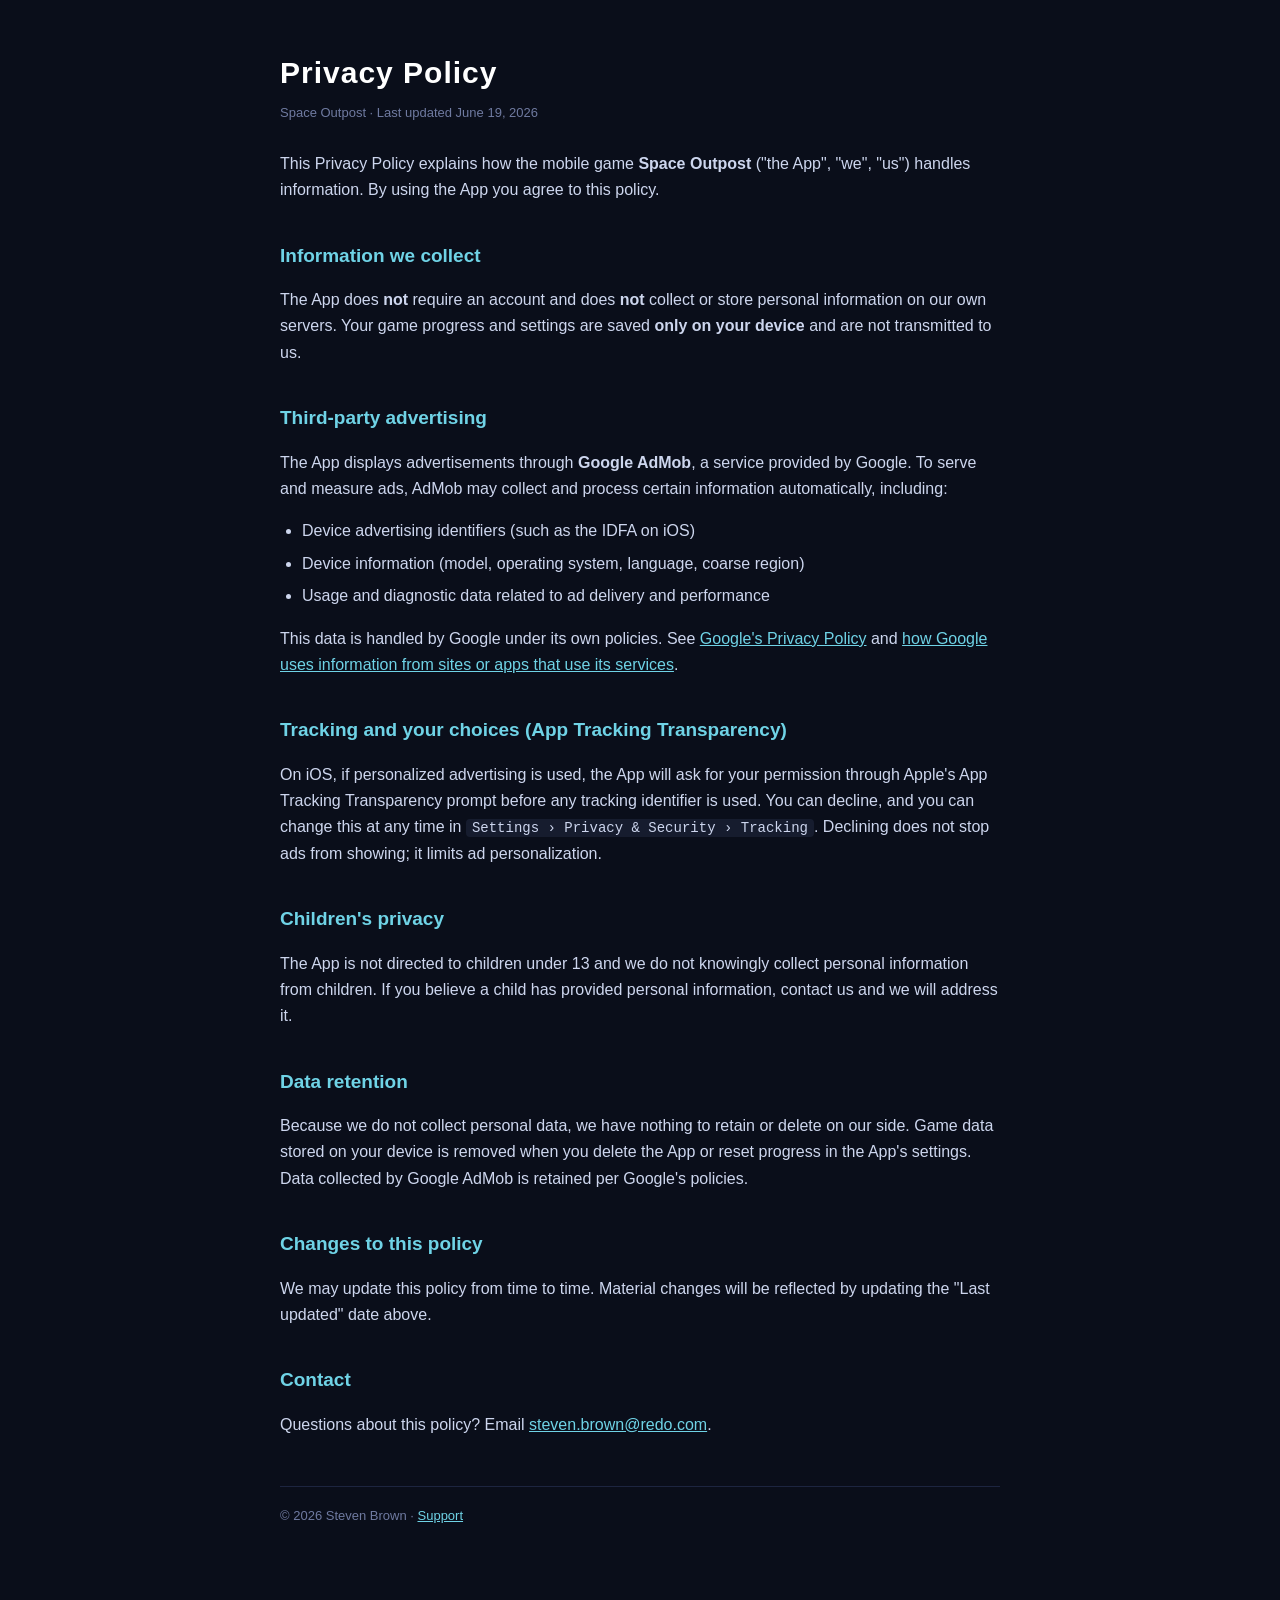
==== space-outpost/privacy.html @ 010e3039 "Add Space Outpost privacy policy, support, and landing pages Co-Authored-By: Claude Opus 4.8 (1M con" ====
<!DOCTYPE html>
<html lang="en">
<head>
<meta charset="utf-8">
<meta name="viewport" content="width=device-width, initial-scale=1">
<title>Privacy Policy — Space Outpost</title>
<style>
  :root { color-scheme: dark; }
  body {
    margin: 0; padding: 0;
    background: #0a0e1a; color: #cdd6ee;
    font: 16px/1.65 -apple-system, BlinkMacSystemFont, "Segoe UI", Roboto, Helvetica, Arial, sans-serif;
  }
  .wrap { max-width: 720px; margin: 0 auto; padding: 48px 22px 80px; }
  h1 { color: #fff; font-size: 30px; letter-spacing: 1px; margin: 0 0 4px; }
  h2 { color: #6fd3e6; font-size: 19px; margin: 36px 0 8px; }
  .meta { color: #6f7aa0; font-size: 13px; margin-bottom: 28px; }
  a { color: #6fd3e6; }
  ul { padding-left: 22px; }
  li { margin: 6px 0; }
  code { background: #161c2e; padding: 1px 6px; border-radius: 4px; font-size: 14px; }
  .foot { margin-top: 48px; color: #6f7aa0; font-size: 13px; border-top: 1px solid #1d2540; padding-top: 18px; }
</style>
</head>
<body>
<div class="wrap">
  <h1>Privacy Policy</h1>
  <div class="meta">Space Outpost &middot; Last updated June 19, 2026</div>

  <p>This Privacy Policy explains how the mobile game <strong>Space Outpost</strong>
  ("the App", "we", "us") handles information. By using the App you agree to this policy.</p>

  <h2>Information we collect</h2>
  <p>The App does <strong>not</strong> require an account and does <strong>not</strong>
  collect or store personal information on our own servers. Your game progress and
  settings are saved <strong>only on your device</strong> and are not transmitted to us.</p>

  <h2>Third-party advertising</h2>
  <p>The App displays advertisements through <strong>Google AdMob</strong>, a service
  provided by Google. To serve and measure ads, AdMob may collect and process certain
  information automatically, including:</p>
  <ul>
    <li>Device advertising identifiers (such as the IDFA on iOS)</li>
    <li>Device information (model, operating system, language, coarse region)</li>
    <li>Usage and diagnostic data related to ad delivery and performance</li>
  </ul>
  <p>This data is handled by Google under its own policies. See
  <a href="https://policies.google.com/privacy" target="_blank" rel="noopener">Google's Privacy Policy</a>
  and
  <a href="https://support.google.com/admob/answer/6128543" target="_blank" rel="noopener">how Google uses information from sites or apps that use its services</a>.</p>

  <h2>Tracking and your choices (App Tracking Transparency)</h2>
  <p>On iOS, if personalized advertising is used, the App will ask for your permission
  through Apple's App Tracking Transparency prompt before any tracking identifier is
  used. You can decline, and you can change this at any time in
  <code>Settings &rsaquo; Privacy &amp; Security &rsaquo; Tracking</code>. Declining does
  not stop ads from showing; it limits ad personalization.</p>

  <h2>Children's privacy</h2>
  <p>The App is not directed to children under 13 and we do not knowingly collect
  personal information from children. If you believe a child has provided personal
  information, contact us and we will address it.</p>

  <h2>Data retention</h2>
  <p>Because we do not collect personal data, we have nothing to retain or delete on our
  side. Game data stored on your device is removed when you delete the App or reset
  progress in the App's settings. Data collected by Google AdMob is retained per Google's
  policies.</p>

  <h2>Changes to this policy</h2>
  <p>We may update this policy from time to time. Material changes will be reflected by
  updating the "Last updated" date above.</p>

  <h2>Contact</h2>
  <p>Questions about this policy? Email
  <a href="mailto:steven.brown@redo.com">steven.brown@redo.com</a>.</p>

  <div class="foot">
    &copy; 2026 Steven Brown &middot;
    <a href="support.html">Support</a>
  </div>
</div>
</body>
</html>
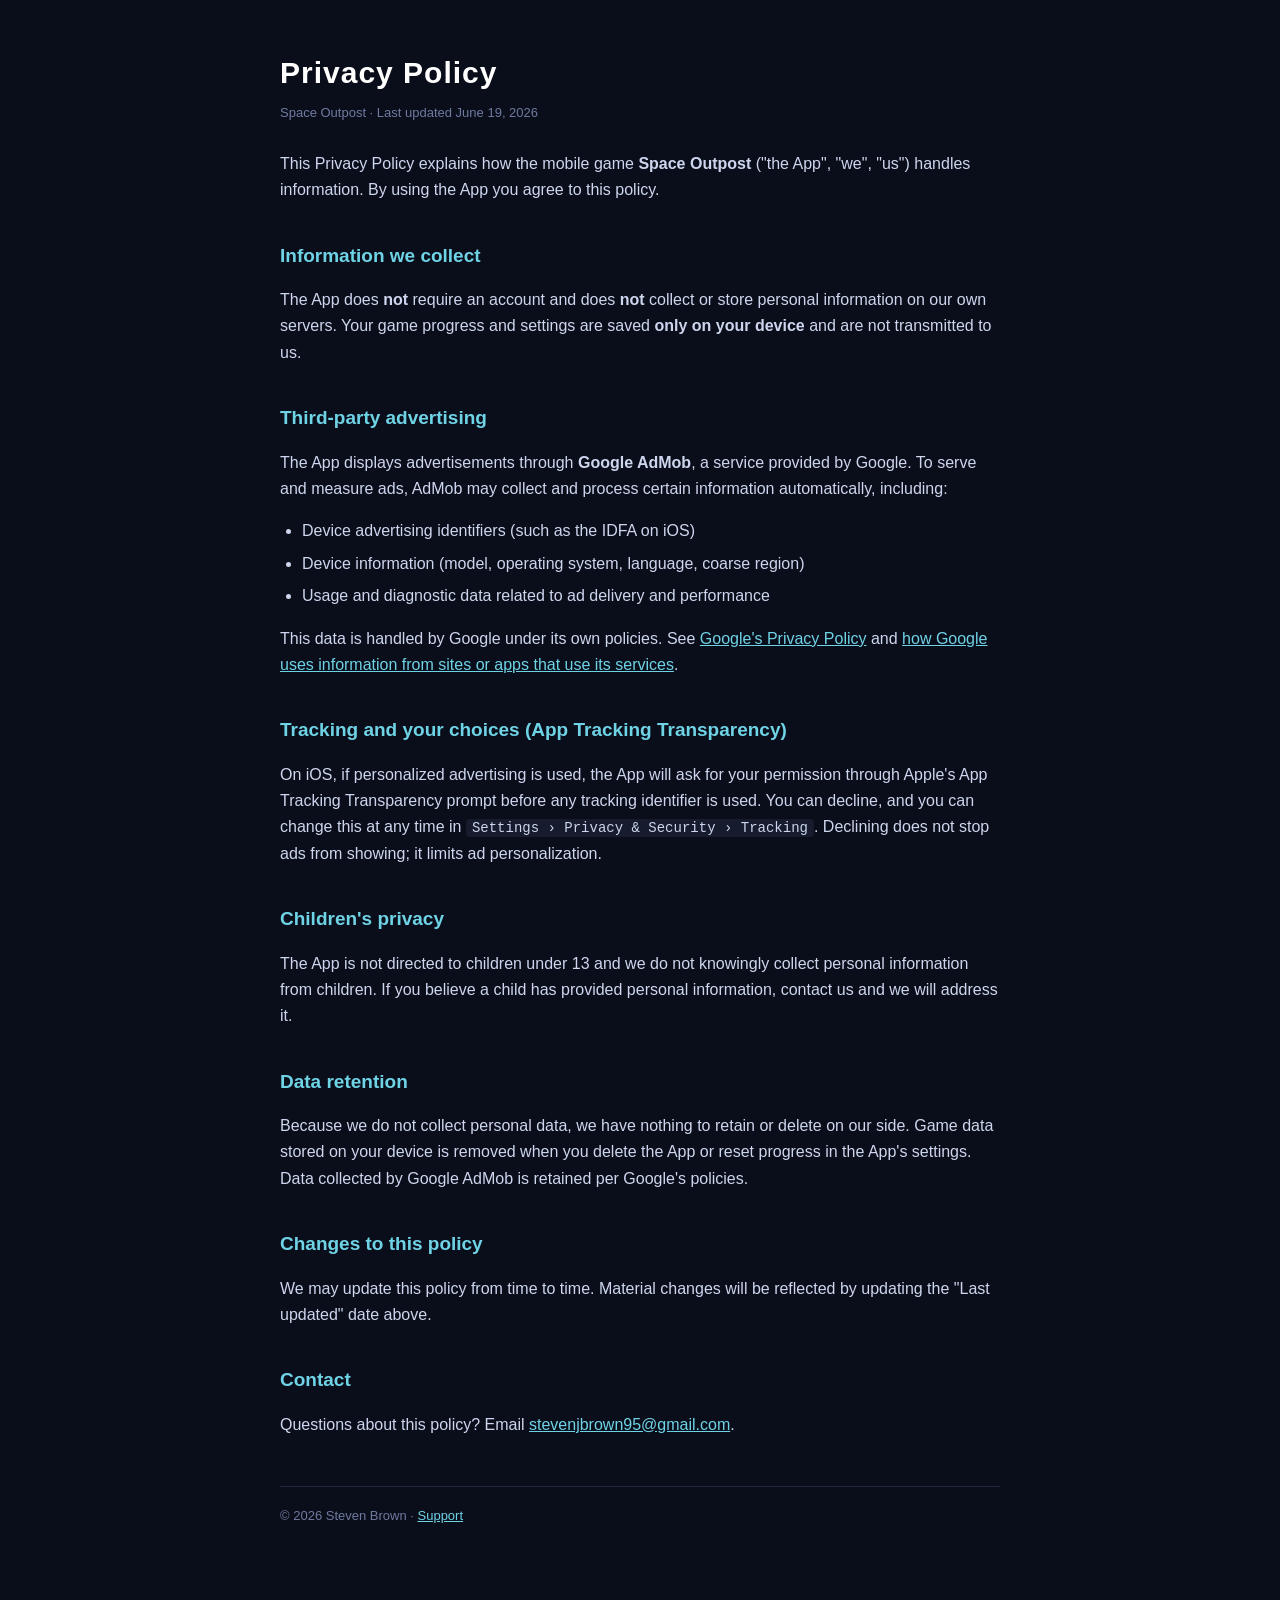
==== commit dc73e741: "Update Space Outpost support contact email Co-Authored-By: Claude Opus 4.8 (1M context) <noreply@ant" ====
--- a/space-outpost/privacy.html
+++ b/space-outpost/privacy.html
@@ -73,7 +73,7 @@
 
   <h2>Contact</h2>
   <p>Questions about this policy? Email
-  <a href="mailto:steven.brown@redo.com">steven.brown@redo.com</a>.</p>
+  <a href="mailto:stevenjbrown95@gmail.com">stevenjbrown95@gmail.com</a>.</p>
 
   <div class="foot">
     &copy; 2026 Steven Brown &middot;
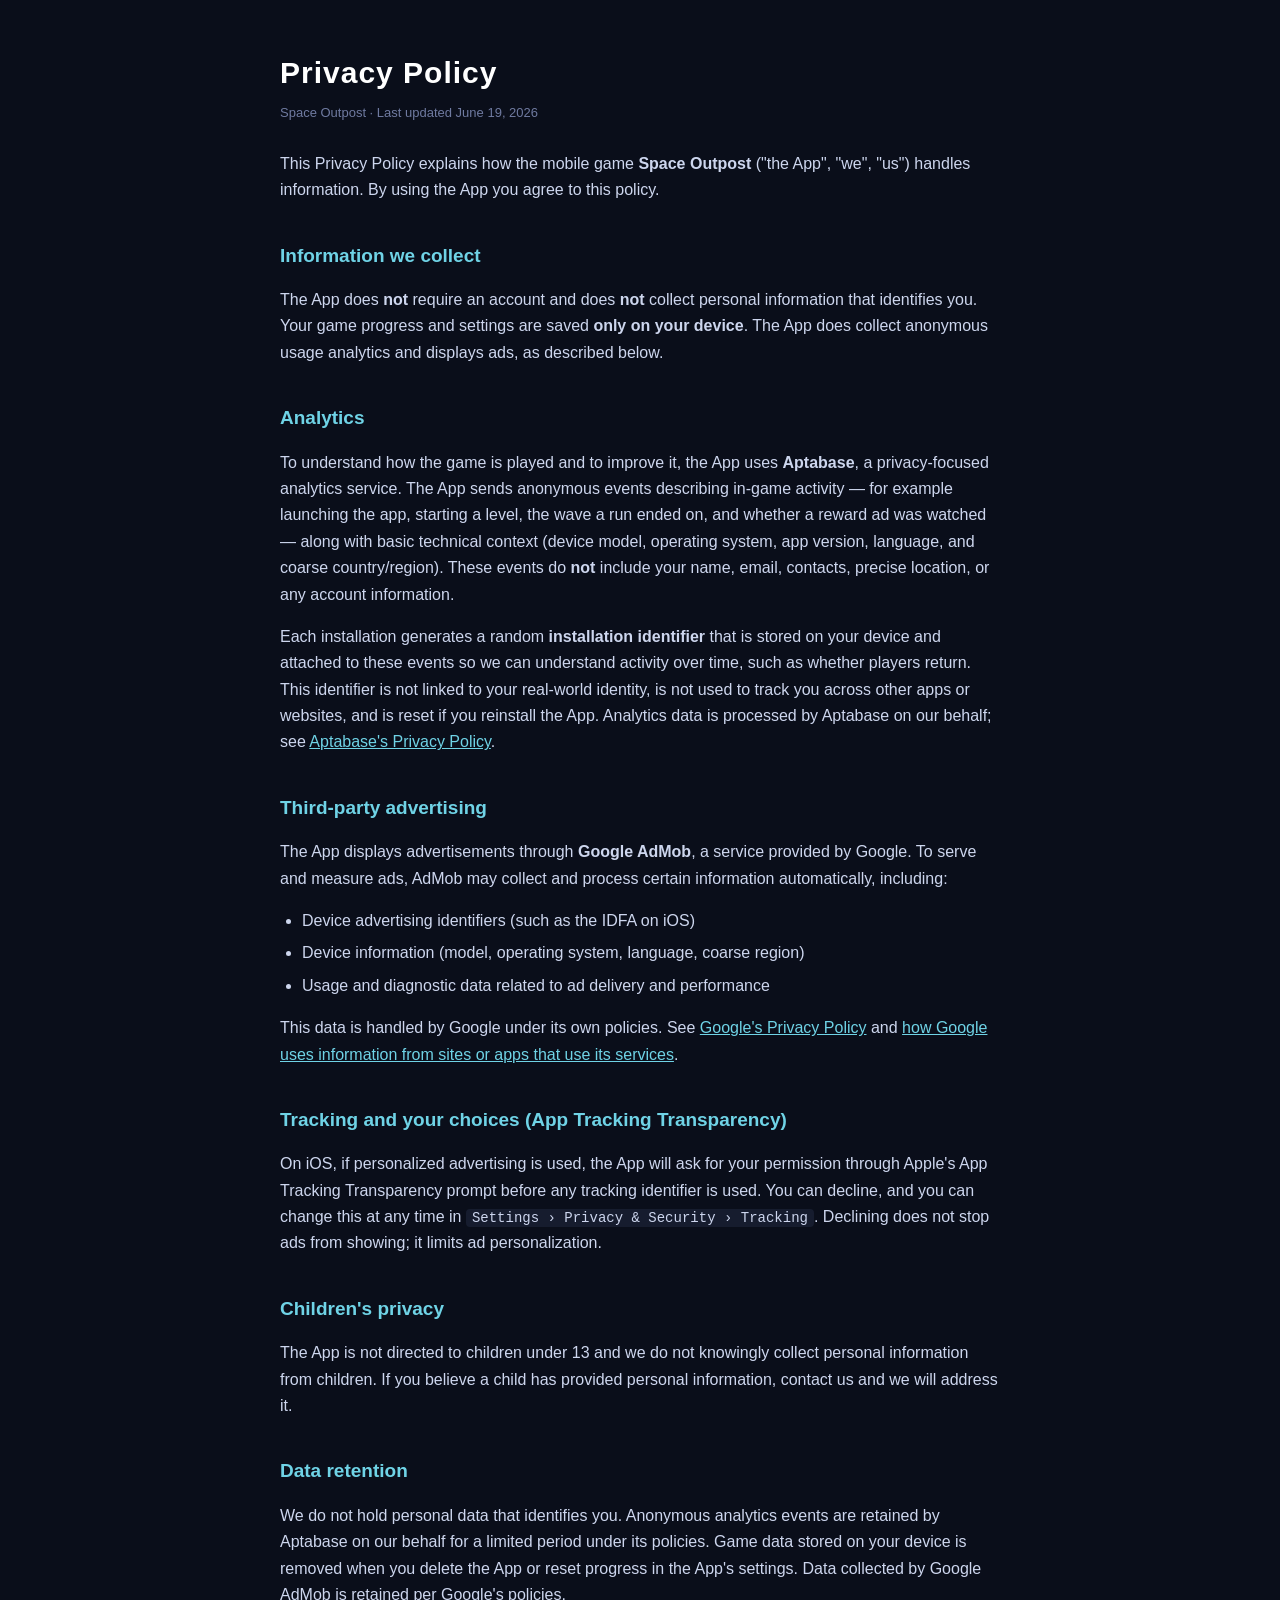
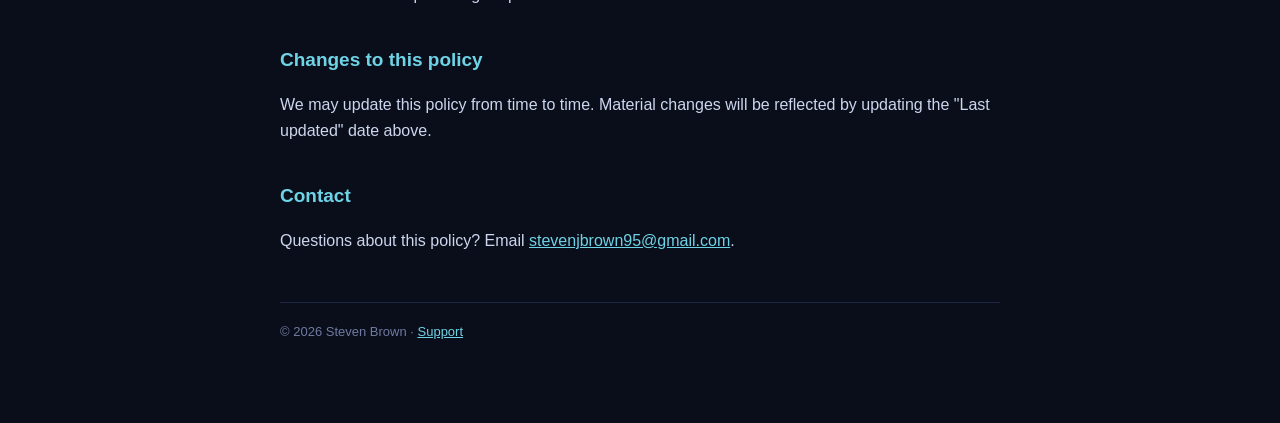
==== commit 519b9f6f: "Disclose anonymous Aptabase analytics + install identifier Space Outpost now sends anonymous gamepla" ====
--- a/space-outpost/privacy.html
+++ b/space-outpost/privacy.html
@@ -32,8 +32,24 @@
 
   <h2>Information we collect</h2>
   <p>The App does <strong>not</strong> require an account and does <strong>not</strong>
-  collect or store personal information on our own servers. Your game progress and
-  settings are saved <strong>only on your device</strong> and are not transmitted to us.</p>
+  collect personal information that identifies you. Your game progress and settings are
+  saved <strong>only on your device</strong>. The App does collect anonymous usage
+  analytics and displays ads, as described below.</p>
+
+  <h2>Analytics</h2>
+  <p>To understand how the game is played and to improve it, the App uses
+  <strong>Aptabase</strong>, a privacy-focused analytics service. The App sends
+  anonymous events describing in-game activity — for example launching the app,
+  starting a level, the wave a run ended on, and whether a reward ad was watched —
+  along with basic technical context (device model, operating system, app version,
+  language, and coarse country/region). These events do <strong>not</strong> include
+  your name, email, contacts, precise location, or any account information.</p>
+  <p>Each installation generates a random <strong>installation identifier</strong> that
+  is stored on your device and attached to these events so we can understand activity
+  over time, such as whether players return. This identifier is not linked to your
+  real-world identity, is not used to track you across other apps or websites, and is
+  reset if you reinstall the App. Analytics data is processed by Aptabase on our behalf;
+  see <a href="https://aptabase.com/legal/privacy" target="_blank" rel="noopener">Aptabase's Privacy Policy</a>.</p>
 
   <h2>Third-party advertising</h2>
   <p>The App displays advertisements through <strong>Google AdMob</strong>, a service
@@ -62,10 +78,10 @@
   information, contact us and we will address it.</p>
 
   <h2>Data retention</h2>
-  <p>Because we do not collect personal data, we have nothing to retain or delete on our
-  side. Game data stored on your device is removed when you delete the App or reset
-  progress in the App's settings. Data collected by Google AdMob is retained per Google's
-  policies.</p>
+  <p>We do not hold personal data that identifies you. Anonymous analytics events are
+  retained by Aptabase on our behalf for a limited period under its policies. Game data
+  stored on your device is removed when you delete the App or reset progress in the App's
+  settings. Data collected by Google AdMob is retained per Google's policies.</p>
 
   <h2>Changes to this policy</h2>
   <p>We may update this policy from time to time. Material changes will be reflected by
